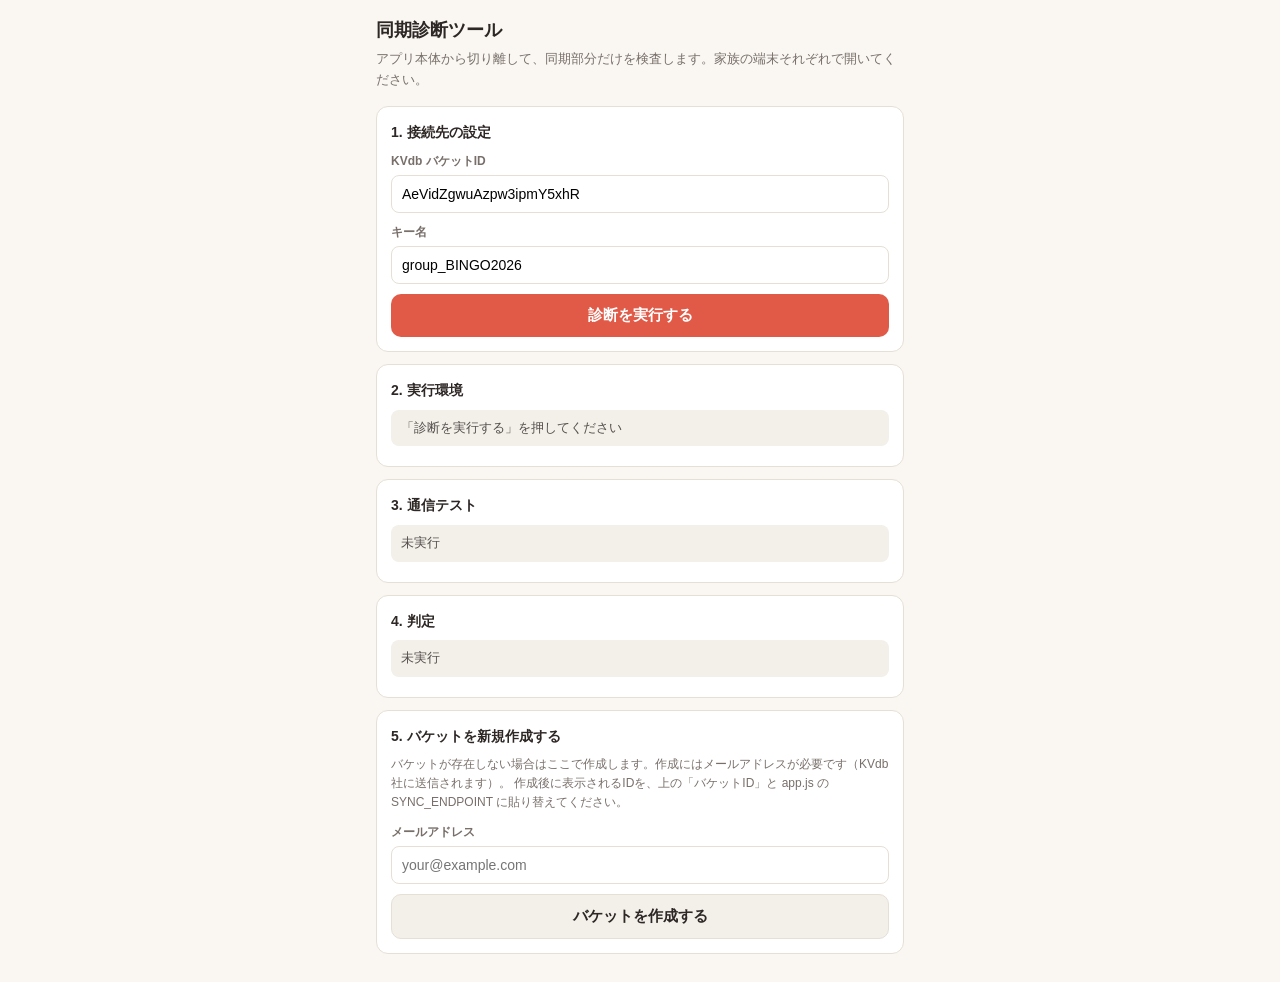
==== diag.html @ d85ac81f "Add synchronization diagnostic tool (diag.html)" ====
<!DOCTYPE html>
<html lang="ja">
<head>
<meta charset="UTF-8">
<meta name="viewport" content="width=device-width, initial-scale=1.0">
<title>同期診断ツール - ばんごはん、いる？</title>
<style>
  * { box-sizing: border-box; margin: 0; padding: 0; }
  body {
    font-family: -apple-system, BlinkMacSystemFont, "Segoe UI", "Noto Sans JP", sans-serif;
    background: #FAF7F2; color: #2D2725; line-height: 1.6;
    padding: 16px; max-width: 560px; margin: 0 auto;
  }
  h1 { font-size: 18px; margin-bottom: 4px; }
  .sub { font-size: 13px; color: #786F6A; margin-bottom: 16px; }
  .card { background: #fff; border: 1px solid #E6DFD5; border-radius: 12px; padding: 14px; margin-bottom: 12px; }
  .card h2 { font-size: 14px; margin-bottom: 8px; }
  label { display: block; font-size: 12px; color: #786F6A; margin-bottom: 4px; font-weight: 700; }
  input {
    width: 100%; padding: 10px; border: 1px solid #E6DFD5; border-radius: 8px;
    font-size: 14px; margin-bottom: 10px; font-family: inherit;
  }
  button {
    background: #E05A47; color: #fff; border: none; border-radius: 10px;
    padding: 12px 16px; font-size: 15px; font-weight: 700; width: 100%;
    cursor: pointer; font-family: inherit;
  }
  button.sec { background: #F3EFE9; color: #2D2725; border: 1px solid #E6DFD5; }
  button:disabled { opacity: 0.5; }
  .row { display: flex; gap: 8px; }
  pre {
    background: #F3EFE9; border-radius: 8px; padding: 10px; font-size: 12px;
    white-space: pre-wrap; word-break: break-all; margin-top: 10px;
    max-height: 320px; overflow: auto; font-family: ui-monospace, Menlo, Consolas, monospace;
  }
  .r { padding: 8px 10px; border-radius: 8px; margin-bottom: 6px; font-size: 13px; }
  .ok { background: #E7F6EC; color: #1B5E20; }
  .ng { background: #FDE8E5; color: #C62828; }
  .wa { background: #FFF3E0; color: #E65100; }
  .in { background: #F3EFE9; color: #55504D; }
  .note { font-size: 12px; color: #786F6A; margin-top: 8px; }
</style>
</head>
<body>

<h1>同期診断ツール</h1>
<div class="sub">アプリ本体から切り離して、同期部分だけを検査します。家族の端末それぞれで開いてください。</div>

<div class="card">
  <h2>1. 接続先の設定</h2>
  <label for="bucket">KVdb バケットID</label>
  <input id="bucket" value="AeVidZgwuAzpw3ipmY5xhR">
  <label for="key">キー名</label>
  <input id="key" value="group_BINGO2026">
  <button onclick="runAll()" id="runBtn">診断を実行する</button>
</div>

<div class="card" id="envCard">
  <h2>2. 実行環境</h2>
  <div id="envOut"><div class="r in">「診断を実行する」を押してください</div></div>
</div>

<div class="card">
  <h2>3. 通信テスト</h2>
  <div id="netOut"><div class="r in">未実行</div></div>
  <pre id="raw" style="display:none;"></pre>
</div>

<div class="card">
  <h2>4. 判定</h2>
  <div id="verdict"><div class="r in">未実行</div></div>
</div>

<div class="card">
  <h2>5. バケットを新規作成する</h2>
  <div class="note">
    バケットが存在しない場合はここで作成します。作成にはメールアドレスが必要です（KVdb社に送信されます）。
    作成後に表示されるIDを、上の「バケットID」と app.js の SYNC_ENDPOINT に貼り替えてください。
  </div>
  <label for="email" style="margin-top:10px;">メールアドレス</label>
  <input id="email" type="email" placeholder="your@example.com">
  <button class="sec" onclick="createBucket()">バケットを作成する</button>
  <div id="createOut"></div>
</div>

<script>
const $ = id => document.getElementById(id);
function line(el, cls, text) {
  const d = document.createElement('div');
  d.className = 'r ' + cls;
  d.textContent = text;
  $(el).appendChild(d);
}
function clear(el) { $(el).innerHTML = ''; }

function checkEnv() {
  clear('envOut');
  const proto = location.protocol;
  line('envOut', 'in', '現在のURL: ' + (location.href || '(不明)'));

  if (proto === 'file:') {
    line('envOut', 'ng', 'file:// で開いています。この場合 Service Worker は登録できず、外部への通信もブラウザに拒否されることがあります。必ずWebサーバ経由(https://)で配信してください。');
  } else if (proto === 'https:') {
    line('envOut', 'ok', 'https で配信されています。');
  } else if (location.hostname === 'localhost' || location.hostname === '127.0.0.1') {
    line('envOut', 'wa', 'localhost です。手元の検証には使えますが、他の端末からは開けません。');
  } else {
    line('envOut', 'wa', 'プロトコル: ' + proto + ' (https を推奨)');
  }

  line('envOut', navigator.onLine ? 'ok' : 'ng',
       navigator.onLine ? 'ネットワーク: オンライン' : 'ネットワーク: オフライン判定');

  if ('serviceWorker' in navigator) {
    navigator.serviceWorker.getRegistrations().then(rs => {
      if (rs.length === 0) {
        line('envOut', 'in', 'Service Worker: 未登録');
      } else {
        rs.forEach(r => {
          const sw = r.active || r.installing || r.waiting;
          line('envOut', 'wa', 'Service Worker 登録あり: ' + (sw ? sw.scriptURL : '(不明)') +
               ' — 古いコードが配信されている可能性があります。開発者ツールから登録解除してください。');
        });
      }
    });
  }
}

let lastResults = {};

async function runAll() {
  $('runBtn').disabled = true;
  checkEnv();
  clear('netOut');
  clear('verdict');
  $('raw').style.display = 'none';

  const bucket = $('bucket').value.trim();
  const key = $('key').value.trim();
  const base = 'https://kvdb.io/' + bucket;
  const url = base + '/' + key;
  lastResults = {};

  // --- テストA: 読み取り ---
  try {
    const res = await fetch(url + '?_=' + Date.now(), { cache: 'no-store' });
    lastResults.getStatus = res.status;
    const body = await res.text();
    lastResults.getBody = body;

    const remain = res.headers.get('X-Ratelimit-Remaining');
    if (remain !== null) {
      lastResults.remain = remain;
      line('netOut', Number(remain) > 50 ? 'ok' : 'ng', 'レート制限の残り: ' + remain + ' / 1000 (毎時)');
    } else {
      line('netOut', 'in', 'レート制限ヘッダは読み取れません (CORSで非公開)');
    }

    if (res.status === 200) {
      line('netOut', 'ok', 'A. 読み取り成功 (200)。データ長 ' + body.length + ' バイト');
      $('raw').style.display = 'block';
      $('raw').textContent = body.slice(0, 4000);
    } else if (res.status === 404) {
      line('netOut', 'wa', 'A. 読み取り 404。バケットが無いか、まだ一度も書き込めていません。');
    } else if (res.status === 429) {
      line('netOut', 'ng', 'A. 読み取り 429。レート制限に達しています。');
    } else {
      line('netOut', 'ng', 'A. 読み取り失敗。HTTP ' + res.status);
    }
  } catch (e) {
    lastResults.getError = String(e);
    line('netOut', 'ng', 'A. 読み取りが例外で失敗: ' + e + ' (CORS拒否、通信遮断、またはサービス停止)');
  }

  // --- テストB: 書き込み ---
  const probeKey = '__diag_' + Math.random().toString(36).slice(2, 8);
  const probeVal = 'ok_' + Date.now();
  try {
    const res = await fetch(base + '/' + probeKey, { method: 'POST', body: probeVal });
    lastResults.postStatus = res.status;
    if (res.ok) {
      line('netOut', 'ok', 'B. 書き込み成功 (' + res.status + ')');
    } else if (res.status === 404) {
      line('netOut', 'ng', 'B. 書き込み 404。このバケットIDは存在しません。');
    } else if (res.status === 401 || res.status === 403) {
      line('netOut', 'ng', 'B. 書き込み拒否 (' + res.status + ')。書き込みキーが必要な設定です。');
    } else if (res.status === 429) {
      line('netOut', 'ng', 'B. 書き込み 429。レート制限です。');
    } else {
      line('netOut', 'ng', 'B. 書き込み失敗。HTTP ' + res.status);
    }
  } catch (e) {
    lastResults.postError = String(e);
    line('netOut', 'ng', 'B. 書き込みが例外で失敗: ' + e);
  }

  // --- テストC: 往復確認 ---
  if (lastResults.postStatus && lastResults.postStatus < 300) {
    try {
      const res = await fetch(base + '/' + probeKey + '?_=' + Date.now(), { cache: 'no-store' });
      const got = await res.text();
      lastResults.roundTrip = (got.trim() === probeVal);
      if (lastResults.roundTrip) {
        line('netOut', 'ok', 'C. 書き込んだ値を読み戻せました。往復は正常です。');
      } else {
        line('netOut', 'ng', 'C. 読み戻した値が一致しません。期待 "' + probeVal + '" / 実際 "' + got.slice(0, 40) + '" — キャッシュを疑ってください。');
      }
    } catch (e) {
      line('netOut', 'ng', 'C. 読み戻しが例外で失敗: ' + e);
    }
  }

  judge();
  $('runBtn').disabled = false;
}

function judge() {
  clear('verdict');
  const r = lastResults;

  if (r.getError && r.postError) {
    line('verdict', 'ng', 'kvdb.io に一切到達できていません。サービス停止、CORS拒否、または回線の遮断です。別の同期先への移行を検討してください。');
    return;
  }
  if (r.postStatus === 404 || r.getStatus === 404 && r.postStatus === 404) {
    line('verdict', 'ng', '原因確定: このバケットIDは存在しません。下の「5」でバケットを作成し、新しいIDに差し替えてください。これが直れば同期は動きます。');
    return;
  }
  if (r.getStatus === 429 || r.postStatus === 429) {
    line('verdict', 'ng', '原因確定: レート制限(毎時1000)超過です。ポーリング間隔を延ばすか、有料プランか別サービスへ移行してください。1時間待てば復帰します。');
    return;
  }
  if (r.roundTrip === false) {
    line('verdict', 'wa', '通信自体は成功していますが、書いた値を読み戻せていません。キャッシュ層を疑ってください。');
    return;
  }
  if (r.roundTrip === true && r.getStatus === 404) {
    line('verdict', 'wa', 'バケットは正常です。ただし本番キーにまだデータがありません。アプリ側が一度も書き込めていない状態です。');
    return;
  }
  if (r.roundTrip === true && r.getStatus === 200) {
    line('verdict', 'ok', 'バケットも通信も正常です。同期先は問題ありません。原因はアプリ側のコードにあります。上の「3」に表示された実データを確認してください。');
    line('verdict', 'in', '確認点: 家族の端末で「バケットID」と「キー名」が完全に一致しているか。招待コードを変えるとキー名が変わります。');
    return;
  }
  line('verdict', 'wa', '判定できませんでした。上のテスト結果をそのまま貼って相談してください。');
}

async function createBucket() {
  const email = $('email').value.trim();
  clear('createOut');
  if (!email) {
    line('createOut', 'ng', 'メールアドレスを入力してください。');
    return;
  }
  try {
    const res = await fetch('https://kvdb.io/', {
      method: 'POST',
      body: 'email=' + encodeURIComponent(email)
    });
    const id = (await res.text()).trim();
    if (res.ok && id) {
      line('createOut', 'ok', '作成できました。バケットID: ' + id);
      line('createOut', 'in', 'このIDを上の入力欄と app.js の SYNC_ENDPOINT に貼り替えて、もう一度診断してください。');
      $('bucket').value = id;
    } else {
      line('createOut', 'ng', '作成に失敗しました。HTTP ' + res.status + ' / ' + id.slice(0, 200));
    }
  } catch (e) {
    line('createOut', 'ng', '作成が例外で失敗: ' + e);
  }
}
</script>

</body>
</html>
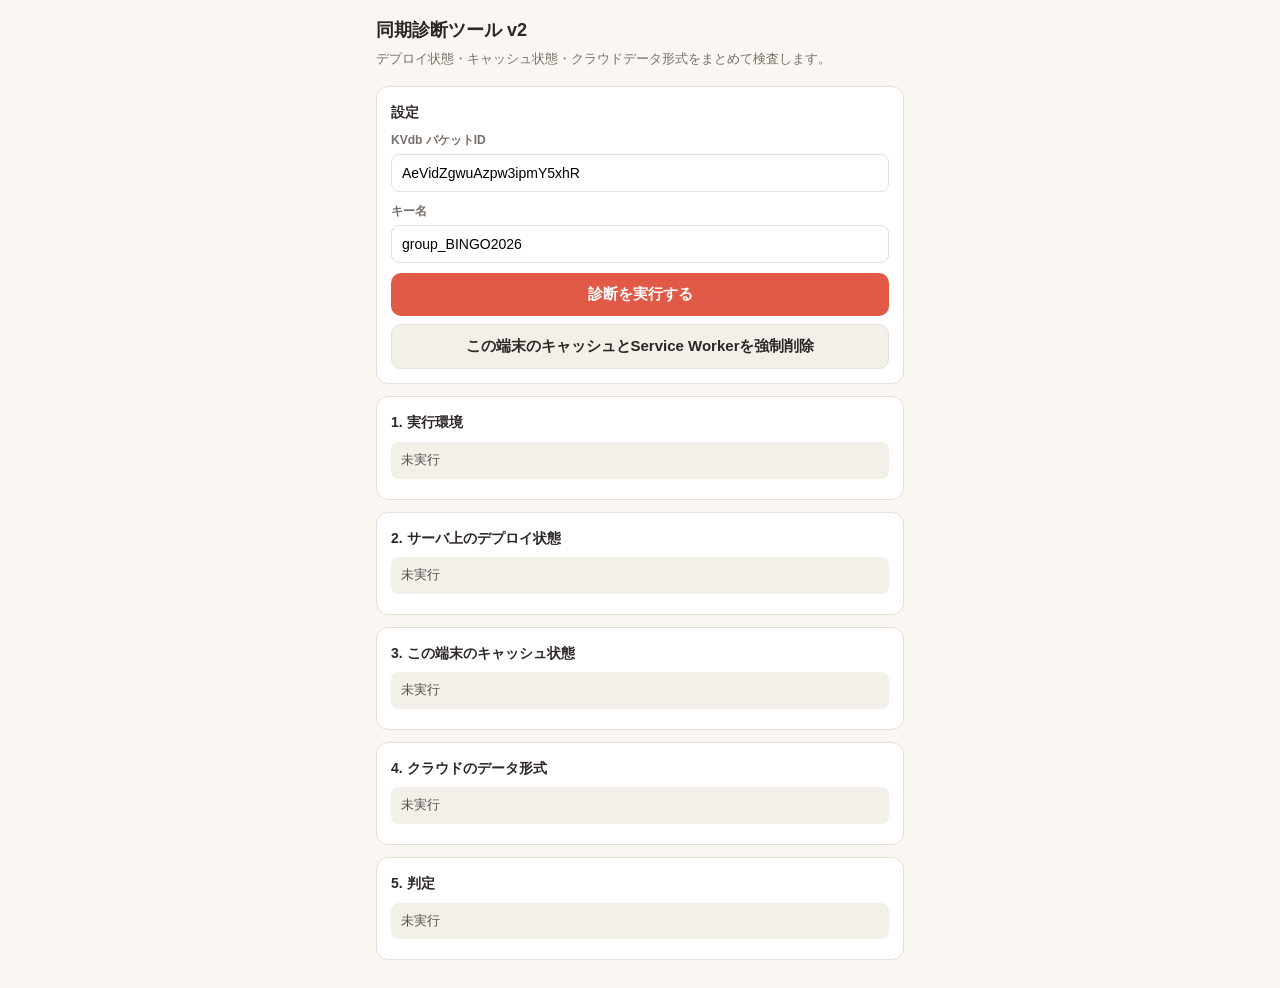
==== commit a887dc2e: "Update diag.html to sync diagnostic tool v2" ====
--- a/diag.html
+++ b/diag.html
@@ -3,274 +3,221 @@
 <head>
 <meta charset="UTF-8">
 <meta name="viewport" content="width=device-width, initial-scale=1.0">
-<title>同期診断ツール - ばんごはん、いる？</title>
+<title>同期診断ツール v2 - ばんごはん、いる？</title>
 <style>
   * { box-sizing: border-box; margin: 0; padding: 0; }
-  body {
-    font-family: -apple-system, BlinkMacSystemFont, "Segoe UI", "Noto Sans JP", sans-serif;
-    background: #FAF7F2; color: #2D2725; line-height: 1.6;
-    padding: 16px; max-width: 560px; margin: 0 auto;
-  }
-  h1 { font-size: 18px; margin-bottom: 4px; }
-  .sub { font-size: 13px; color: #786F6A; margin-bottom: 16px; }
-  .card { background: #fff; border: 1px solid #E6DFD5; border-radius: 12px; padding: 14px; margin-bottom: 12px; }
-  .card h2 { font-size: 14px; margin-bottom: 8px; }
-  label { display: block; font-size: 12px; color: #786F6A; margin-bottom: 4px; font-weight: 700; }
-  input {
-    width: 100%; padding: 10px; border: 1px solid #E6DFD5; border-radius: 8px;
-    font-size: 14px; margin-bottom: 10px; font-family: inherit;
-  }
-  button {
-    background: #E05A47; color: #fff; border: none; border-radius: 10px;
-    padding: 12px 16px; font-size: 15px; font-weight: 700; width: 100%;
-    cursor: pointer; font-family: inherit;
-  }
-  button.sec { background: #F3EFE9; color: #2D2725; border: 1px solid #E6DFD5; }
-  button:disabled { opacity: 0.5; }
-  .row { display: flex; gap: 8px; }
-  pre {
-    background: #F3EFE9; border-radius: 8px; padding: 10px; font-size: 12px;
-    white-space: pre-wrap; word-break: break-all; margin-top: 10px;
-    max-height: 320px; overflow: auto; font-family: ui-monospace, Menlo, Consolas, monospace;
-  }
-  .r { padding: 8px 10px; border-radius: 8px; margin-bottom: 6px; font-size: 13px; }
-  .ok { background: #E7F6EC; color: #1B5E20; }
-  .ng { background: #FDE8E5; color: #C62828; }
-  .wa { background: #FFF3E0; color: #E65100; }
-  .in { background: #F3EFE9; color: #55504D; }
-  .note { font-size: 12px; color: #786F6A; margin-top: 8px; }
+  body { font-family: -apple-system, BlinkMacSystemFont, "Segoe UI", "Noto Sans JP", sans-serif;
+    background:#FAF7F2; color:#2D2725; line-height:1.6; padding:16px; max-width:560px; margin:0 auto; }
+  h1 { font-size:18px; margin-bottom:4px; }
+  .sub { font-size:13px; color:#786F6A; margin-bottom:16px; }
+  .card { background:#fff; border:1px solid #E6DFD5; border-radius:12px; padding:14px; margin-bottom:12px; }
+  .card h2 { font-size:14px; margin-bottom:8px; }
+  label { display:block; font-size:12px; color:#786F6A; margin-bottom:4px; font-weight:700; }
+  input { width:100%; padding:10px; border:1px solid #E6DFD5; border-radius:8px;
+    font-size:14px; margin-bottom:10px; font-family:inherit; }
+  button { background:#E05A47; color:#fff; border:none; border-radius:10px; padding:12px 16px;
+    font-size:15px; font-weight:700; width:100%; cursor:pointer; font-family:inherit; }
+  button.sec { background:#F3EFE9; color:#2D2725; border:1px solid #E6DFD5; margin-top:8px; }
+  button:disabled { opacity:.5; }
+  pre { background:#F3EFE9; border-radius:8px; padding:10px; font-size:12px; white-space:pre-wrap;
+    word-break:break-all; margin-top:10px; max-height:280px; overflow:auto;
+    font-family:ui-monospace,Menlo,Consolas,monospace; }
+  .r { padding:8px 10px; border-radius:8px; margin-bottom:6px; font-size:13px; }
+  .ok { background:#E7F6EC; color:#1B5E20; }
+  .ng { background:#FDE8E5; color:#C62828; }
+  .wa { background:#FFF3E0; color:#E65100; }
+  .in { background:#F3EFE9; color:#55504D; }
+  .big { font-weight:800; font-size:14px; }
+  .note { font-size:12px; color:#786F6A; margin-top:8px; }
 </style>
 </head>
 <body>
 
-<h1>同期診断ツール</h1>
-<div class="sub">アプリ本体から切り離して、同期部分だけを検査します。家族の端末それぞれで開いてください。</div>
+<h1>同期診断ツール v2</h1>
+<div class="sub">デプロイ状態・キャッシュ状態・クラウドデータ形式をまとめて検査します。</div>
 
 <div class="card">
-  <h2>1. 接続先の設定</h2>
+  <h2>設定</h2>
   <label for="bucket">KVdb バケットID</label>
   <input id="bucket" value="AeVidZgwuAzpw3ipmY5xhR">
   <label for="key">キー名</label>
   <input id="key" value="group_BINGO2026">
   <button onclick="runAll()" id="runBtn">診断を実行する</button>
+  <button class="sec" onclick="nuke()">この端末のキャッシュとService Workerを強制削除</button>
+  <div id="nukeOut"></div>
 </div>
 
-<div class="card" id="envCard">
-  <h2>2. 実行環境</h2>
-  <div id="envOut"><div class="r in">「診断を実行する」を押してください</div></div>
-</div>
-
-<div class="card">
-  <h2>3. 通信テスト</h2>
-  <div id="netOut"><div class="r in">未実行</div></div>
-  <pre id="raw" style="display:none;"></pre>
-</div>
-
-<div class="card">
-  <h2>4. 判定</h2>
-  <div id="verdict"><div class="r in">未実行</div></div>
-</div>
-
-<div class="card">
-  <h2>5. バケットを新規作成する</h2>
-  <div class="note">
-    バケットが存在しない場合はここで作成します。作成にはメールアドレスが必要です（KVdb社に送信されます）。
-    作成後に表示されるIDを、上の「バケットID」と app.js の SYNC_ENDPOINT に貼り替えてください。
-  </div>
-  <label for="email" style="margin-top:10px;">メールアドレス</label>
-  <input id="email" type="email" placeholder="your@example.com">
-  <button class="sec" onclick="createBucket()">バケットを作成する</button>
-  <div id="createOut"></div>
-</div>
+<div class="card"><h2>1. 実行環境</h2><div id="envOut"><div class="r in">未実行</div></div></div>
+<div class="card"><h2>2. サーバ上のデプロイ状態</h2><div id="depOut"><div class="r in">未実行</div></div></div>
+<div class="card"><h2>3. この端末のキャッシュ状態</h2><div id="cacheOut"><div class="r in">未実行</div></div></div>
+<div class="card"><h2>4. クラウドのデータ形式</h2><div id="dataOut"><div class="r in">未実行</div></div>
+  <pre id="raw" style="display:none;"></pre></div>
+<div class="card"><h2>5. 判定</h2><div id="verdict"><div class="r in">未実行</div></div></div>
 
 <script>
 const $ = id => document.getElementById(id);
 function line(el, cls, text) {
-  const d = document.createElement('div');
-  d.className = 'r ' + cls;
-  d.textContent = text;
-  $(el).appendChild(d);
-}
-function clear(el) { $(el).innerHTML = ''; }
-
-function checkEnv() {
+  const d = document.createElement('div'); d.className = 'r ' + cls; d.textContent = text; $(el).appendChild(d);
+}
+function clear(el){ $(el).innerHTML = ''; }
+const bust = u => u + (u.includes('?') ? '&' : '?') + '_=' + Date.now();
+const F = {};
+
+async function checkEnv() {
   clear('envOut');
-  const proto = location.protocol;
-  line('envOut', 'in', '現在のURL: ' + (location.href || '(不明)'));
-
-  if (proto === 'file:') {
-    line('envOut', 'ng', 'file:// で開いています。この場合 Service Worker は登録できず、外部への通信もブラウザに拒否されることがあります。必ずWebサーバ経由(https://)で配信してください。');
-  } else if (proto === 'https:') {
-    line('envOut', 'ok', 'https で配信されています。');
-  } else if (location.hostname === 'localhost' || location.hostname === '127.0.0.1') {
-    line('envOut', 'wa', 'localhost です。手元の検証には使えますが、他の端末からは開けません。');
+  line('envOut','in','URL: ' + location.href);
+  line('envOut', location.protocol === 'https:' ? 'ok' : 'ng', 'プロトコル: ' + location.protocol);
+  line('envOut', navigator.onLine ? 'ok' : 'ng', navigator.onLine ? 'オンライン' : 'オフライン判定');
+}
+
+// サーバに実際に置かれているファイルを、キャッシュを回避して取得する
+async function checkDeploy() {
+  clear('depOut');
+  const base = location.href.replace(/[^/]*$/, '');
+
+  // index.html がどのスクリプトを読んでいるか
+  try {
+    const r = await fetch(bust(base + 'index.html'), { cache: 'no-store' });
+    const html = await r.text();
+    const m = html.match(/<script[^>]+src=["']([^"']*app[^"']*\.js[^"']*)["']/i);
+    F.scriptSrc = m ? m[1] : null;
+    if (F.scriptSrc) {
+      const isNew = /app\.v3\.js/.test(F.scriptSrc);
+      line('depOut', isNew ? 'ok' : 'ng', 'index.html が読み込むスクリプト: ' + F.scriptSrc +
+        (isNew ? '' : '  ← app.v3.js になっていません'));
+    } else {
+      line('depOut','ng','index.html 内に app系スクリプトの参照が見つかりません');
+    }
+  } catch(e){ line('depOut','ng','index.html を取得できません: ' + e); }
+
+  // 新旧スクリプトの存在確認と中身の判定
+  for (const name of ['app.v3.js','app.js']) {
+    try {
+      const r = await fetch(bust(base + name), { cache: 'no-store' });
+      if (!r.ok) { line('depOut','in', name + ': 存在しません (' + r.status + ')'); F[name]=null; continue; }
+      const src = await r.text();
+      const hasTs = /ts:\s*nextTs\(\)/.test(src) || /nextTs\s*\(/.test(src);
+      const hasMerge = /mergeResponses/.test(src);
+      const hasGuard = /hasFetchedOnce/.test(src);
+      F[name] = { hasTs, hasMerge, hasGuard };
+      const fixed = hasTs && hasMerge && hasGuard;
+      line('depOut', fixed ? 'ok' : 'wa', name + ': 存在 — ' +
+        (fixed ? '修正版です (ts / mergeResponses / hasFetchedOnce すべて確認)'
+               : '修正前です (ts:' + hasTs + ' merge:' + hasMerge + ' guard:' + hasGuard + ')'));
+    } catch(e){ line('depOut','ng', name + ' の取得に失敗: ' + e); }
+  }
+
+  // sw.js が fetch を横取りしていないか
+  try {
+    const r = await fetch(bust(base + 'sw.js'), { cache: 'no-store' });
+    const src = await r.text();
+    const intercepts = /addEventListener\s*\(\s*['"]fetch['"]/.test(src);
+    F.swIntercepts = intercepts;
+    line('depOut', intercepts ? 'ng' : 'ok', 'sw.js: ' +
+      (intercepts ? 'fetchハンドラが残っています。古いコードが配信され続けます。'
+                  : 'fetchハンドラなし。キャッシュしない実装です。'));
+  } catch(e){ line('depOut','ng','sw.js の取得に失敗: ' + e); }
+}
+
+async function checkCache() {
+  clear('cacheOut');
+  if ('serviceWorker' in navigator) {
+    const rs = await navigator.serviceWorker.getRegistrations();
+    if (!rs.length) line('cacheOut','in','Service Worker: 未登録');
+    else rs.forEach(r => {
+      const sw = r.active || r.waiting || r.installing;
+      line('cacheOut','in','Service Worker: ' + (sw ? sw.state : '?') + ' / ' + (sw ? sw.scriptURL : '?'));
+      if (r.waiting) line('cacheOut','wa','待機中の新バージョンがあります。全タブを閉じて開き直してください。');
+    });
+  }
+  if (window.caches) {
+    const keys = await caches.keys();
+    F.cacheKeys = keys;
+    if (!keys.length) line('cacheOut','ok','キャッシュ: 空です。新しい sw.js が正しく動作しています。');
+    else line('cacheOut','ng','キャッシュが残存: ' + keys.join(', ') + '  ← 古い sw.js がまだ有効です');
+  }
+}
+
+async function checkData() {
+  clear('dataOut'); $('raw').style.display='none';
+  const url = 'https://kvdb.io/' + $('bucket').value.trim() + '/' + $('key').value.trim();
+  try {
+    const r = await fetch(bust(url), { cache: 'no-store' });
+    if (!r.ok) { line('dataOut', r.status===404?'wa':'ng','読み取り HTTP ' + r.status); F.cloud=null; return; }
+    const text = await r.text();
+    const d = JSON.parse(text);
+    F.cloud = d;
+    $('raw').style.display='block'; $('raw').textContent = text.slice(0,4000);
+
+    const resKeys = Object.keys(d.responses || {});
+    const withTs = resKeys.filter(k => typeof d.responses[k].ts === 'number');
+    F.tsRatio = resKeys.length ? withTs.length / resKeys.length : 0;
+
+    line('dataOut', withTs.length === resKeys.length && resKeys.length > 0 ? 'ok' : 'ng',
+      'ts を持つ回答: ' + withTs.length + ' / ' + resKeys.length + ' 件');
+    line('dataOut', typeof d.config_ts === 'number' ? 'ok' : 'ng',
+      'config_ts: ' + (typeof d.config_ts === 'number' ? d.config_ts : 'なし'));
+
+    if (d.updated_at) {
+      const t = new Date(d.updated_at);
+      const ago = Math.round((Date.now() - d.updated_at)/1000);
+      line('dataOut','in','最終書き込み: ' + t.toLocaleString('ja-JP') + ' (' + ago + '秒前)');
+      F.ago = ago;
+    }
+  } catch(e){ line('dataOut','ng','取得または解析に失敗: ' + e); }
+}
+
+function judge() {
+  clear('verdict');
+  const newDeployed = F.scriptSrc && /app\.v3\.js/.test(F.scriptSrc) && F['app.v3.js'] &&
+                      F['app.v3.js'].hasTs && F['app.v3.js'].hasMerge && F['app.v3.js'].hasGuard;
+
+  if (!newDeployed) {
+    line('verdict','ng','サーバ上のデプロイが未完了です。index.html が app.v3.js を読み、その中身が修正版である必要があります。上の「2」を確認してください。');
+    return;
+  }
+  line('verdict','ok','サーバ上のデプロイは完了しています。');
+
+  if (F.swIntercepts) { line('verdict','ng','ただし sw.js に fetch ハンドラが残っています。差し替えてください。'); return; }
+  if (F.cacheKeys && F.cacheKeys.length) {
+    line('verdict','ng','この端末に古いキャッシュが残っています。上の「この端末のキャッシュとService Workerを強制削除」を押し、その後リロードしてください。');
+    return;
+  }
+  line('verdict','ok','この端末のキャッシュも正常です。');
+
+  if (F.tsRatio === 1) {
+    line('verdict','ok','クラウドのデータも新形式です。同期は正常に動作しています。');
+  } else if (F.ago !== undefined && F.ago > 300) {
+    line('verdict','wa','クラウドのデータはまだ旧形式ですが、最終書き込みが ' + Math.round(F.ago/60) + '分前です。アプリを開いてボタンを押し、書き込みを発生させてから再診断してください。');
   } else {
-    line('envOut', 'wa', 'プロトコル: ' + proto + ' (https を推奨)');
-  }
-
-  line('envOut', navigator.onLine ? 'ok' : 'ng',
-       navigator.onLine ? 'ネットワーク: オンライン' : 'ネットワーク: オフライン判定');
-
-  if ('serviceWorker' in navigator) {
-    navigator.serviceWorker.getRegistrations().then(rs => {
-      if (rs.length === 0) {
-        line('envOut', 'in', 'Service Worker: 未登録');
-      } else {
-        rs.forEach(r => {
-          const sw = r.active || r.installing || r.waiting;
-          line('envOut', 'wa', 'Service Worker 登録あり: ' + (sw ? sw.scriptURL : '(不明)') +
-               ' — 古いコードが配信されている可能性があります。開発者ツールから登録解除してください。');
-        });
-      }
-    });
-  }
-}
-
-let lastResults = {};
+    line('verdict','ng','コードは新しいのにクラウドが旧形式です。古いコードが動いている端末が家族の中に残っている可能性があります。全端末を確認してください。');
+  }
+}
 
 async function runAll() {
   $('runBtn').disabled = true;
-  checkEnv();
-  clear('netOut');
-  clear('verdict');
-  $('raw').style.display = 'none';
-
-  const bucket = $('bucket').value.trim();
-  const key = $('key').value.trim();
-  const base = 'https://kvdb.io/' + bucket;
-  const url = base + '/' + key;
-  lastResults = {};
-
-  // --- テストA: 読み取り ---
-  try {
-    const res = await fetch(url + '?_=' + Date.now(), { cache: 'no-store' });
-    lastResults.getStatus = res.status;
-    const body = await res.text();
-    lastResults.getBody = body;
-
-    const remain = res.headers.get('X-Ratelimit-Remaining');
-    if (remain !== null) {
-      lastResults.remain = remain;
-      line('netOut', Number(remain) > 50 ? 'ok' : 'ng', 'レート制限の残り: ' + remain + ' / 1000 (毎時)');
-    } else {
-      line('netOut', 'in', 'レート制限ヘッダは読み取れません (CORSで非公開)');
-    }
-
-    if (res.status === 200) {
-      line('netOut', 'ok', 'A. 読み取り成功 (200)。データ長 ' + body.length + ' バイト');
-      $('raw').style.display = 'block';
-      $('raw').textContent = body.slice(0, 4000);
-    } else if (res.status === 404) {
-      line('netOut', 'wa', 'A. 読み取り 404。バケットが無いか、まだ一度も書き込めていません。');
-    } else if (res.status === 429) {
-      line('netOut', 'ng', 'A. 読み取り 429。レート制限に達しています。');
-    } else {
-      line('netOut', 'ng', 'A. 読み取り失敗。HTTP ' + res.status);
-    }
-  } catch (e) {
-    lastResults.getError = String(e);
-    line('netOut', 'ng', 'A. 読み取りが例外で失敗: ' + e + ' (CORS拒否、通信遮断、またはサービス停止)');
-  }
-
-  // --- テストB: 書き込み ---
-  const probeKey = '__diag_' + Math.random().toString(36).slice(2, 8);
-  const probeVal = 'ok_' + Date.now();
-  try {
-    const res = await fetch(base + '/' + probeKey, { method: 'POST', body: probeVal });
-    lastResults.postStatus = res.status;
-    if (res.ok) {
-      line('netOut', 'ok', 'B. 書き込み成功 (' + res.status + ')');
-    } else if (res.status === 404) {
-      line('netOut', 'ng', 'B. 書き込み 404。このバケットIDは存在しません。');
-    } else if (res.status === 401 || res.status === 403) {
-      line('netOut', 'ng', 'B. 書き込み拒否 (' + res.status + ')。書き込みキーが必要な設定です。');
-    } else if (res.status === 429) {
-      line('netOut', 'ng', 'B. 書き込み 429。レート制限です。');
-    } else {
-      line('netOut', 'ng', 'B. 書き込み失敗。HTTP ' + res.status);
-    }
-  } catch (e) {
-    lastResults.postError = String(e);
-    line('netOut', 'ng', 'B. 書き込みが例外で失敗: ' + e);
-  }
-
-  // --- テストC: 往復確認 ---
-  if (lastResults.postStatus && lastResults.postStatus < 300) {
-    try {
-      const res = await fetch(base + '/' + probeKey + '?_=' + Date.now(), { cache: 'no-store' });
-      const got = await res.text();
-      lastResults.roundTrip = (got.trim() === probeVal);
-      if (lastResults.roundTrip) {
-        line('netOut', 'ok', 'C. 書き込んだ値を読み戻せました。往復は正常です。');
-      } else {
-        line('netOut', 'ng', 'C. 読み戻した値が一致しません。期待 "' + probeVal + '" / 実際 "' + got.slice(0, 40) + '" — キャッシュを疑ってください。');
-      }
-    } catch (e) {
-      line('netOut', 'ng', 'C. 読み戻しが例外で失敗: ' + e);
-    }
-  }
-
-  judge();
+  await checkEnv(); await checkDeploy(); await checkCache(); await checkData(); judge();
   $('runBtn').disabled = false;
 }
 
-function judge() {
-  clear('verdict');
-  const r = lastResults;
-
-  if (r.getError && r.postError) {
-    line('verdict', 'ng', 'kvdb.io に一切到達できていません。サービス停止、CORS拒否、または回線の遮断です。別の同期先への移行を検討してください。');
-    return;
-  }
-  if (r.postStatus === 404 || r.getStatus === 404 && r.postStatus === 404) {
-    line('verdict', 'ng', '原因確定: このバケットIDは存在しません。下の「5」でバケットを作成し、新しいIDに差し替えてください。これが直れば同期は動きます。');
-    return;
-  }
-  if (r.getStatus === 429 || r.postStatus === 429) {
-    line('verdict', 'ng', '原因確定: レート制限(毎時1000)超過です。ポーリング間隔を延ばすか、有料プランか別サービスへ移行してください。1時間待てば復帰します。');
-    return;
-  }
-  if (r.roundTrip === false) {
-    line('verdict', 'wa', '通信自体は成功していますが、書いた値を読み戻せていません。キャッシュ層を疑ってください。');
-    return;
-  }
-  if (r.roundTrip === true && r.getStatus === 404) {
-    line('verdict', 'wa', 'バケットは正常です。ただし本番キーにまだデータがありません。アプリ側が一度も書き込めていない状態です。');
-    return;
-  }
-  if (r.roundTrip === true && r.getStatus === 200) {
-    line('verdict', 'ok', 'バケットも通信も正常です。同期先は問題ありません。原因はアプリ側のコードにあります。上の「3」に表示された実データを確認してください。');
-    line('verdict', 'in', '確認点: 家族の端末で「バケットID」と「キー名」が完全に一致しているか。招待コードを変えるとキー名が変わります。');
-    return;
-  }
-  line('verdict', 'wa', '判定できませんでした。上のテスト結果をそのまま貼って相談してください。');
-}
-
-async function createBucket() {
-  const email = $('email').value.trim();
-  clear('createOut');
-  if (!email) {
-    line('createOut', 'ng', 'メールアドレスを入力してください。');
-    return;
-  }
-  try {
-    const res = await fetch('https://kvdb.io/', {
-      method: 'POST',
-      body: 'email=' + encodeURIComponent(email)
-    });
-    const id = (await res.text()).trim();
-    if (res.ok && id) {
-      line('createOut', 'ok', '作成できました。バケットID: ' + id);
-      line('createOut', 'in', 'このIDを上の入力欄と app.js の SYNC_ENDPOINT に貼り替えて、もう一度診断してください。');
-      $('bucket').value = id;
-    } else {
-      line('createOut', 'ng', '作成に失敗しました。HTTP ' + res.status + ' / ' + id.slice(0, 200));
-    }
-  } catch (e) {
-    line('createOut', 'ng', '作成が例外で失敗: ' + e);
-  }
+async function nuke() {
+  clear('nukeOut');
+  try {
+    if ('serviceWorker' in navigator) {
+      const rs = await navigator.serviceWorker.getRegistrations();
+      for (const r of rs) await r.unregister();
+      line('nukeOut','ok','Service Worker を ' + rs.length + ' 件 登録解除しました');
+    }
+    if (window.caches) {
+      const keys = await caches.keys();
+      for (const k of keys) await caches.delete(k);
+      line('nukeOut','ok','キャッシュを ' + keys.length + ' 件 削除しました');
+    }
+    localStorage.removeItem('bg_app_state');
+    line('nukeOut','ok','ローカル保存データも削除しました');
+    line('nukeOut','in','アプリ本体を開き直してください。');
+  } catch(e){ line('nukeOut','ng','失敗: ' + e); }
 }
 </script>
-
 </body>
 </html>
